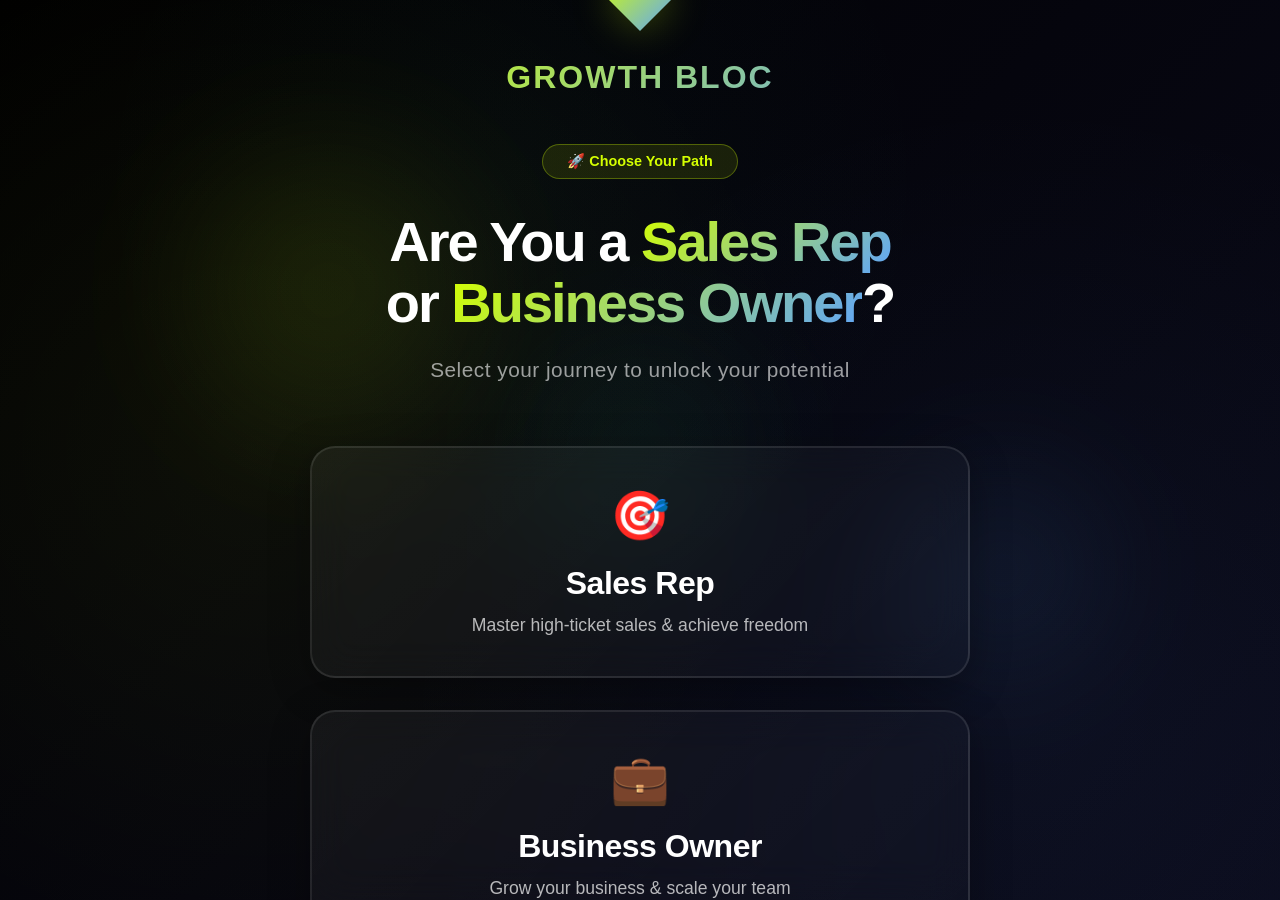
==== qualifier-premium.html @ 9d0e499a "Add premium qualifier page with advanced animations Premium upgrades to welcome/qualifier page: ✅ An" ====
<!DOCTYPE html>
<html lang="en">
<head>
    <meta charset="UTF-8">
    <meta name="viewport" content="width=device-width, initial-scale=1.0">
    <meta name="description" content="Choose your path to success">
    <title>Growth Bloc - Choose Your Path</title>
    <style>
        * {
            margin: 0;
            padding: 0;
            box-sizing: border-box;
        }

        :root {
            --bg-dark: #000000;
            --text-white: #ffffff;
            --accent-yellow: #d4ff00;
            --accent-blue: #60a5fa;
            --accent-green: #34d399;
        }

        @keyframes gradientShift {
            0% { background-position: 0% 50%; }
            50% { background-position: 100% 50%; }
            100% { background-position: 0% 50%; }
        }

        @keyframes float {
            0%, 100% { transform: translateY(0px); }
            50% { transform: translateY(-20px); }
        }

        @keyframes floatSlow {
            0%, 100% { transform: translate(0, 0); }
            33% { transform: translate(30px, -30px); }
            66% { transform: translate(-20px, 20px); }
        }

        @keyframes pulse {
            0%, 100% { transform: scale(1); opacity: 0.6; }
            50% { transform: scale(1.1); opacity: 0.8; }
        }

        @keyframes fadeInUp {
            from {
                opacity: 0;
                transform: translateY(50px);
            }
            to {
                opacity: 1;
                transform: translateY(0);
            }
        }

        @keyframes fadeInScale {
            from {
                opacity: 0;
                transform: scale(0.9);
            }
            to {
                opacity: 1;
                transform: scale(1);
            }
        }

        @keyframes shimmer {
            0% {
                background-position: -1000px 0;
            }
            100% {
                background-position: 1000px 0;
            }
        }

        @keyframes glow {
            0%, 100% { opacity: 0.3; }
            50% { opacity: 0.6; }
        }

        html, body {
            overflow: hidden;
            height: 100vh;
            width: 100%;
        }

        body {
            font-family: -apple-system, BlinkMacSystemFont, 'Segoe UI', Roboto, 'Helvetica Neue', Arial, sans-serif;
            background: var(--bg-dark);
            color: var(--text-white);
        }

        /* Animated Background */
        .animated-bg {
            position: fixed;
            top: 0;
            left: 0;
            width: 100vw;
            height: 100vh;
            z-index: 1;
            background: linear-gradient(135deg, #000000 0%, #0a0a1a 25%, #000000 50%, #1a0a1a 75%, #000000 100%);
            background-size: 400% 400%;
            animation: gradientShift 15s ease infinite;
            overflow: hidden;
        }

        .animated-bg::before {
            content: '';
            position: absolute;
            top: 0;
            left: 0;
            right: 0;
            bottom: 0;
            background-image:
                radial-gradient(circle at 20% 50%, rgba(212, 255, 0, 0.05) 0%, transparent 50%),
                radial-gradient(circle at 80% 80%, rgba(96, 165, 250, 0.05) 0%, transparent 50%),
                radial-gradient(circle at 40% 20%, rgba(52, 211, 153, 0.03) 0%, transparent 40%);
            animation: float 8s ease-in-out infinite;
        }

        /* Floating Orbs */
        .orb {
            position: absolute;
            border-radius: 50%;
            filter: blur(60px);
            opacity: 0.4;
            animation: floatSlow 20s ease-in-out infinite;
        }

        .orb-1 {
            width: 400px;
            height: 400px;
            background: radial-gradient(circle, rgba(212, 255, 0, 0.3) 0%, transparent 70%);
            top: 10%;
            left: 10%;
            animation-delay: 0s;
        }

        .orb-2 {
            width: 300px;
            height: 300px;
            background: radial-gradient(circle, rgba(96, 165, 250, 0.3) 0%, transparent 70%);
            bottom: 20%;
            right: 10%;
            animation-delay: 7s;
        }

        .orb-3 {
            width: 350px;
            height: 350px;
            background: radial-gradient(circle, rgba(52, 211, 153, 0.2) 0%, transparent 70%);
            top: 50%;
            left: 50%;
            transform: translate(-50%, -50%);
            animation-delay: 3s;
        }

        /* Container */
        .qualifier-container {
            position: relative;
            width: 100%;
            height: 100vh;
            display: flex;
            align-items: center;
            justify-content: center;
            z-index: 10;
            overflow: hidden;
        }

        /* Content */
        .content {
            position: relative;
            z-index: 20;
            text-align: center;
            padding: 40px 20px;
            max-width: 700px;
            width: 100%;
        }

        /* Logo Section */
        .logo-section {
            margin-bottom: 3rem;
            animation: fadeInScale 1s ease;
        }

        .logo-text {
            font-size: 2rem;
            font-weight: 900;
            letter-spacing: 2px;
            background: linear-gradient(135deg, var(--accent-yellow) 0%, var(--accent-blue) 100%);
            -webkit-background-clip: text;
            -webkit-text-fill-color: transparent;
            background-clip: text;
            text-transform: uppercase;
        }

        .logo-icon {
            width: 80px;
            height: 80px;
            margin: 0 auto 1rem;
            animation: float 3s ease-in-out infinite;
            filter: drop-shadow(0 0 20px rgba(212, 255, 0, 0.3));
        }

        /* Main Question */
        .main-question {
            font-size: 3.5rem;
            font-weight: 900;
            margin-bottom: 1.5rem;
            line-height: 1.1;
            letter-spacing: -2px;
            animation: fadeInUp 1s ease 0.2s backwards;
        }

        .main-question .highlight {
            background: linear-gradient(135deg, var(--accent-yellow) 0%, var(--accent-blue) 100%);
            -webkit-background-clip: text;
            -webkit-text-fill-color: transparent;
            background-clip: text;
        }

        .subtitle {
            font-size: 1.3rem;
            color: rgba(255, 255, 255, 0.6);
            margin-bottom: 4rem;
            font-weight: 400;
            letter-spacing: 0.5px;
            animation: fadeInUp 1s ease 0.4s backwards;
        }

        /* Button Container */
        .button-container {
            display: flex;
            flex-direction: column;
            gap: 2rem;
            animation: fadeInUp 1s ease 0.6s backwards;
        }

        /* Choice Buttons */
        .choice-btn {
            position: relative;
            background: linear-gradient(135deg, rgba(255, 255, 255, 0.05) 0%, rgba(255, 255, 255, 0.02) 100%);
            border: 2px solid rgba(255, 255, 255, 0.1);
            color: var(--text-white);
            padding: 2.5rem 3rem;
            border-radius: 25px;
            font-size: 1.2rem;
            font-weight: 600;
            cursor: pointer;
            transition: all 0.5s cubic-bezier(0.4, 0, 0.2, 1);
            backdrop-filter: blur(20px);
            display: flex;
            flex-direction: column;
            align-items: center;
            gap: 0.8rem;
            overflow: hidden;
            box-shadow: 0 10px 40px rgba(0, 0, 0, 0.3);
        }

        /* Shimmer effect */
        .choice-btn::before {
            content: '';
            position: absolute;
            top: 0;
            left: -100%;
            width: 100%;
            height: 100%;
            background: linear-gradient(
                90deg,
                transparent,
                rgba(255, 255, 255, 0.1),
                transparent
            );
            transition: left 0.7s ease;
        }

        .choice-btn:hover::before {
            left: 100%;
        }

        /* Glow effect background */
        .choice-btn::after {
            content: '';
            position: absolute;
            top: 50%;
            left: 50%;
            width: 0;
            height: 0;
            border-radius: 50%;
            background: radial-gradient(circle, rgba(255, 255, 255, 0.1) 0%, transparent 70%);
            transform: translate(-50%, -50%);
            transition: width 0.6s ease, height 0.6s ease;
        }

        .choice-btn:hover::after {
            width: 500px;
            height: 500px;
        }

        .choice-btn:hover {
            transform: translateY(-10px) scale(1.02);
            border-color: rgba(255, 255, 255, 0.3);
            background: linear-gradient(135deg, rgba(255, 255, 255, 0.1) 0%, rgba(255, 255, 255, 0.05) 100%);
            box-shadow: 0 20px 60px rgba(0, 0, 0, 0.5);
        }

        .choice-btn:active {
            transform: translateY(-5px) scale(1.01);
        }

        .btn-icon {
            font-size: 3rem;
            margin-bottom: 0.5rem;
            transition: transform 0.3s ease;
        }

        .choice-btn:hover .btn-icon {
            transform: scale(1.2) rotate(5deg);
        }

        .btn-label {
            font-size: 2rem;
            font-weight: 900;
            letter-spacing: -0.5px;
            position: relative;
            z-index: 2;
        }

        .btn-description {
            font-size: 1.1rem;
            color: rgba(255, 255, 255, 0.7);
            font-weight: 400;
            position: relative;
            z-index: 2;
        }

        /* Specific Button Colors */
        .sales-rep-btn:hover {
            border-color: var(--accent-blue);
            box-shadow: 0 20px 60px rgba(96, 165, 250, 0.3);
        }

        .sales-rep-btn:hover .btn-label {
            color: var(--accent-blue);
        }

        .business-owner-btn:hover {
            border-color: var(--accent-green);
            box-shadow: 0 20px 60px rgba(52, 211, 153, 0.3);
        }

        .business-owner-btn:hover .btn-label {
            color: var(--accent-green);
        }

        /* Pill Badge */
        .pill-badge {
            display: inline-block;
            background: rgba(212, 255, 0, 0.1);
            border: 1px solid rgba(212, 255, 0, 0.3);
            color: var(--accent-yellow);
            padding: 0.5rem 1.5rem;
            border-radius: 30px;
            font-size: 0.9rem;
            font-weight: 600;
            margin-bottom: 2rem;
            animation: fadeInUp 1s ease 0.8s backwards;
        }

        /* Loading Animation */
        .content.loading {
            animation: pulse 0.5s ease;
        }

        @keyframes loadingPulse {
            0%, 100% { opacity: 1; }
            50% { opacity: 0.5; }
        }

        /* Responsive Design */
        @media (max-width: 1024px) {
            .main-question {
                font-size: 3rem;
            }

            .orb-1, .orb-2, .orb-3 {
                width: 300px;
                height: 300px;
            }
        }

        @media (max-width: 768px) {
            /* Simplify background for mobile */
            .animated-bg {
                background: #000000 !important;
                animation: none !important;
            }

            .animated-bg::before {
                display: none !important;
            }

            .orb {
                display: none;
            }

            .main-question {
                font-size: 2.2rem;
            }

            .subtitle {
                font-size: 1.1rem;
                margin-bottom: 3rem;
            }

            .logo-icon {
                width: 60px;
                height: 60px;
            }

            .logo-text {
                font-size: 1.5rem;
            }

            .btn-label {
                font-size: 1.5rem;
            }

            .btn-description {
                font-size: 0.95rem;
            }

            .btn-icon {
                font-size: 2.5rem;
            }

            .choice-btn {
                padding: 2rem 2rem;
            }

            .button-container {
                gap: 1.5rem;
            }
        }

        @media (max-width: 480px) {
            .content {
                padding: 20px 15px;
            }

            .main-question {
                font-size: 1.8rem;
            }

            .subtitle {
                font-size: 1rem;
                margin-bottom: 2rem;
            }

            .logo-icon {
                width: 50px;
                height: 50px;
            }

            .logo-text {
                font-size: 1.2rem;
            }

            .logo-section {
                margin-bottom: 2rem;
            }

            .button-container {
                gap: 1.2rem;
            }

            .choice-btn {
                padding: 1.5rem 1.5rem;
            }

            .btn-icon {
                font-size: 2rem;
            }

            .btn-label {
                font-size: 1.3rem;
            }

            .btn-description {
                font-size: 0.85rem;
            }

            .pill-badge {
                font-size: 0.8rem;
                padding: 0.4rem 1.2rem;
            }
        }
    </style>
</head>
<body>
    <!-- Animated Background -->
    <div class="animated-bg">
        <div class="orb orb-1"></div>
        <div class="orb orb-2"></div>
        <div class="orb orb-3"></div>
    </div>

    <div class="qualifier-container">
        <div class="content">
            <div class="logo-section">
                <svg class="logo-icon" viewBox="0 0 100 100" xmlns="http://www.w3.org/2000/svg">
                    <defs>
                        <linearGradient id="logoGrad" x1="0%" y1="0%" x2="100%" y2="100%">
                            <stop offset="0%" style="stop-color:#d4ff00;stop-opacity:1" />
                            <stop offset="100%" style="stop-color:#60a5fa;stop-opacity:1" />
                        </linearGradient>
                    </defs>
                    <path d="M50 10 L90 50 L50 90 L10 50 Z" fill="url(#logoGrad)"/>
                </svg>
                <div class="logo-text">Growth Bloc</div>
            </div>

            <div class="pill-badge">🚀 Choose Your Path</div>

            <h1 class="main-question">
                Are You a <span class="highlight">Sales Rep</span><br>
                or <span class="highlight">Business Owner</span>?
            </h1>

            <p class="subtitle">Select your journey to unlock your potential</p>

            <div class="button-container">
                <button class="choice-btn sales-rep-btn" onclick="navigateToPath('sales-rep')">
                    <div class="btn-icon">🎯</div>
                    <span class="btn-label">Sales Rep</span>
                    <span class="btn-description">Master high-ticket sales & achieve freedom</span>
                </button>

                <button class="choice-btn business-owner-btn" onclick="navigateToPath('business-owner')">
                    <div class="btn-icon">💼</div>
                    <span class="btn-label">Business Owner</span>
                    <span class="btn-description">Grow your business & scale your team</span>
                </button>
            </div>
        </div>
    </div>

    <script>
        // Navigation function for qualifier page
        function navigateToPath(pathType) {
            const content = document.querySelector('.content');
            content.classList.add('loading');

            // ⚠️ IMPORTANT: Update these URLs with your actual GoHighLevel page URLs
            setTimeout(() => {
                if (pathType === 'sales-rep') {
                    // Replace with your Sales Rep page URL
                    window.location.href = 'sales-rep-complete.html'; // Change this to your actual URL
                } else if (pathType === 'business-owner') {
                    // Replace with your Business Owner page URL
                    window.location.href = 'business-owner-complete.html'; // Change this to your actual URL
                }
            }, 300);
        }

        // Add keyboard support
        document.addEventListener('keydown', function(e) {
            if (e.key === '1') {
                navigateToPath('sales-rep');
            } else if (e.key === '2') {
                navigateToPath('business-owner');
            }
        });

        // Enhanced hover effects with parallax
        document.addEventListener('DOMContentLoaded', function() {
            const buttons = document.querySelectorAll('.choice-btn');
            const container = document.querySelector('.qualifier-container');

            // Mouse parallax effect
            container.addEventListener('mousemove', function(e) {
                const xAxis = (window.innerWidth / 2 - e.pageX) / 25;
                const yAxis = (window.innerHeight / 2 - e.pageY) / 25;

                buttons.forEach(button => {
                    if (!button.matches(':hover')) {
                        button.style.transform = `perspective(1000px) rotateY(${xAxis}deg) rotateX(${yAxis}deg)`;
                    }
                });
            });

            // Reset transform on mouse leave
            container.addEventListener('mouseleave', function() {
                buttons.forEach(button => {
                    button.style.transform = 'perspective(1000px) rotateY(0deg) rotateX(0deg)';
                });
            });

            // Button hover animations
            buttons.forEach(button => {
                button.addEventListener('mouseenter', function() {
                    this.style.transform = 'translateY(-10px) scale(1.02)';
                });

                button.addEventListener('mouseleave', function() {
                    this.style.transform = 'translateY(0) scale(1)';
                });
            });
        });

        // Animate elements on scroll (for mobile)
        const observerOptions = {
            threshold: 0.1,
            rootMargin: '0px'
        };

        const observer = new IntersectionObserver(function(entries) {
            entries.forEach(entry => {
                if (entry.isIntersecting) {
                    entry.target.style.opacity = '1';
                    entry.target.style.transform = 'translateY(0)';
                }
            });
        }, observerOptions);

        document.querySelectorAll('.choice-btn').forEach(el => {
            observer.observe(el);
        });
    </script>
</body>
</html>
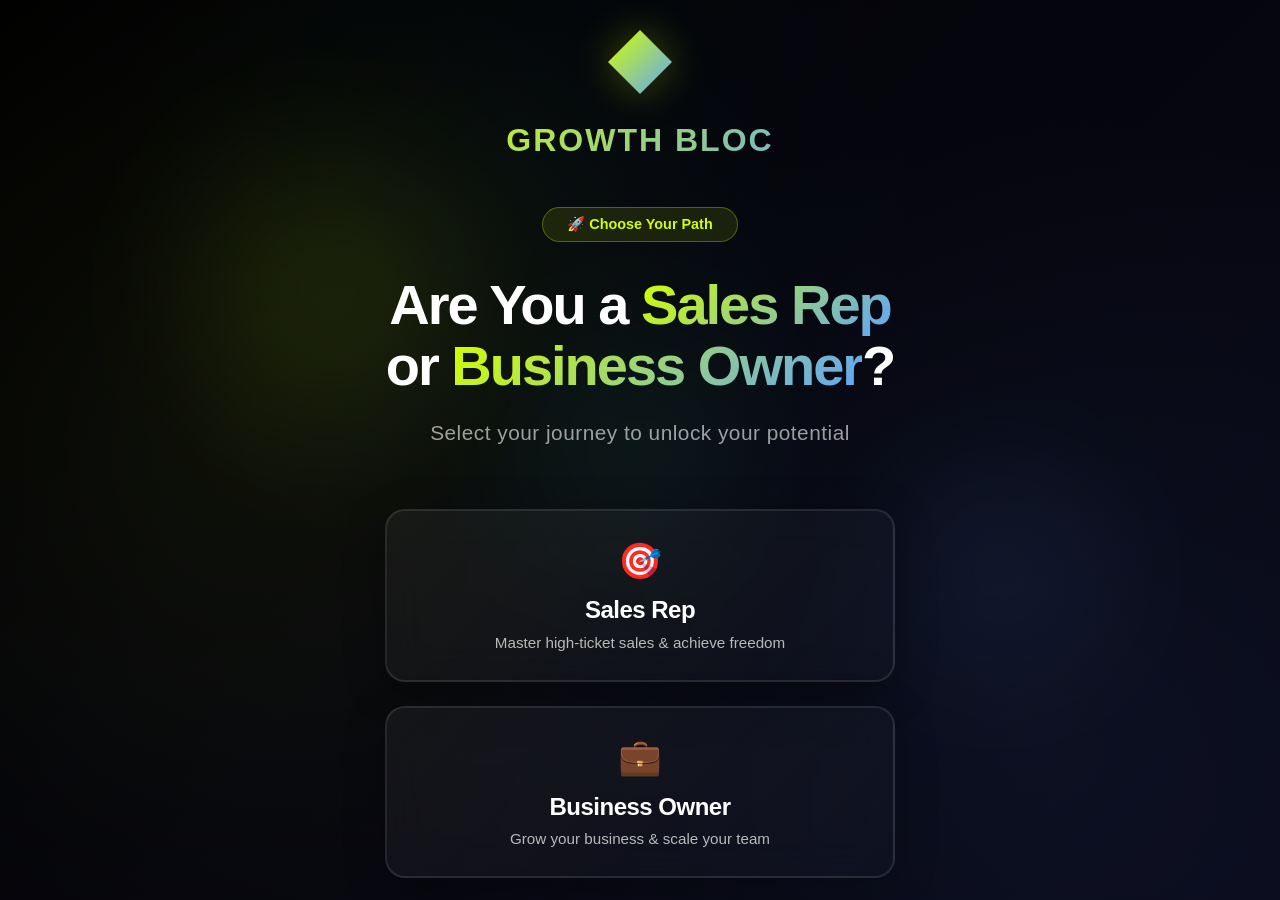
==== commit e42359e4: "Reduce button sizes on qualifier page for better proportions" ====
--- a/qualifier-premium.html
+++ b/qualifier-premium.html
@@ -173,7 +173,7 @@
             z-index: 20;
             text-align: center;
             padding: 40px 20px;
-            max-width: 700px;
+            max-width: 550px;
             width: 100%;
         }
 
@@ -232,7 +232,7 @@
         .button-container {
             display: flex;
             flex-direction: column;
-            gap: 2rem;
+            gap: 1.5rem;
             animation: fadeInUp 1s ease 0.6s backwards;
         }
 
@@ -242,9 +242,9 @@
             background: linear-gradient(135deg, rgba(255, 255, 255, 0.05) 0%, rgba(255, 255, 255, 0.02) 100%);
             border: 2px solid rgba(255, 255, 255, 0.1);
             color: var(--text-white);
-            padding: 2.5rem 3rem;
-            border-radius: 25px;
-            font-size: 1.2rem;
+            padding: 1.8rem 2.5rem;
+            border-radius: 20px;
+            font-size: 1rem;
             font-weight: 600;
             cursor: pointer;
             transition: all 0.5s cubic-bezier(0.4, 0, 0.2, 1);
@@ -252,7 +252,7 @@
             display: flex;
             flex-direction: column;
             align-items: center;
-            gap: 0.8rem;
+            gap: 0.6rem;
             overflow: hidden;
             box-shadow: 0 10px 40px rgba(0, 0, 0, 0.3);
         }
@@ -309,8 +309,8 @@
         }
 
         .btn-icon {
-            font-size: 3rem;
-            margin-bottom: 0.5rem;
+            font-size: 2.2rem;
+            margin-bottom: 0.3rem;
             transition: transform 0.3s ease;
         }
 
@@ -319,7 +319,7 @@
         }
 
         .btn-label {
-            font-size: 2rem;
+            font-size: 1.5rem;
             font-weight: 900;
             letter-spacing: -0.5px;
             position: relative;
@@ -327,7 +327,7 @@
         }
 
         .btn-description {
-            font-size: 1.1rem;
+            font-size: 0.95rem;
             color: rgba(255, 255, 255, 0.7);
             font-weight: 400;
             position: relative;
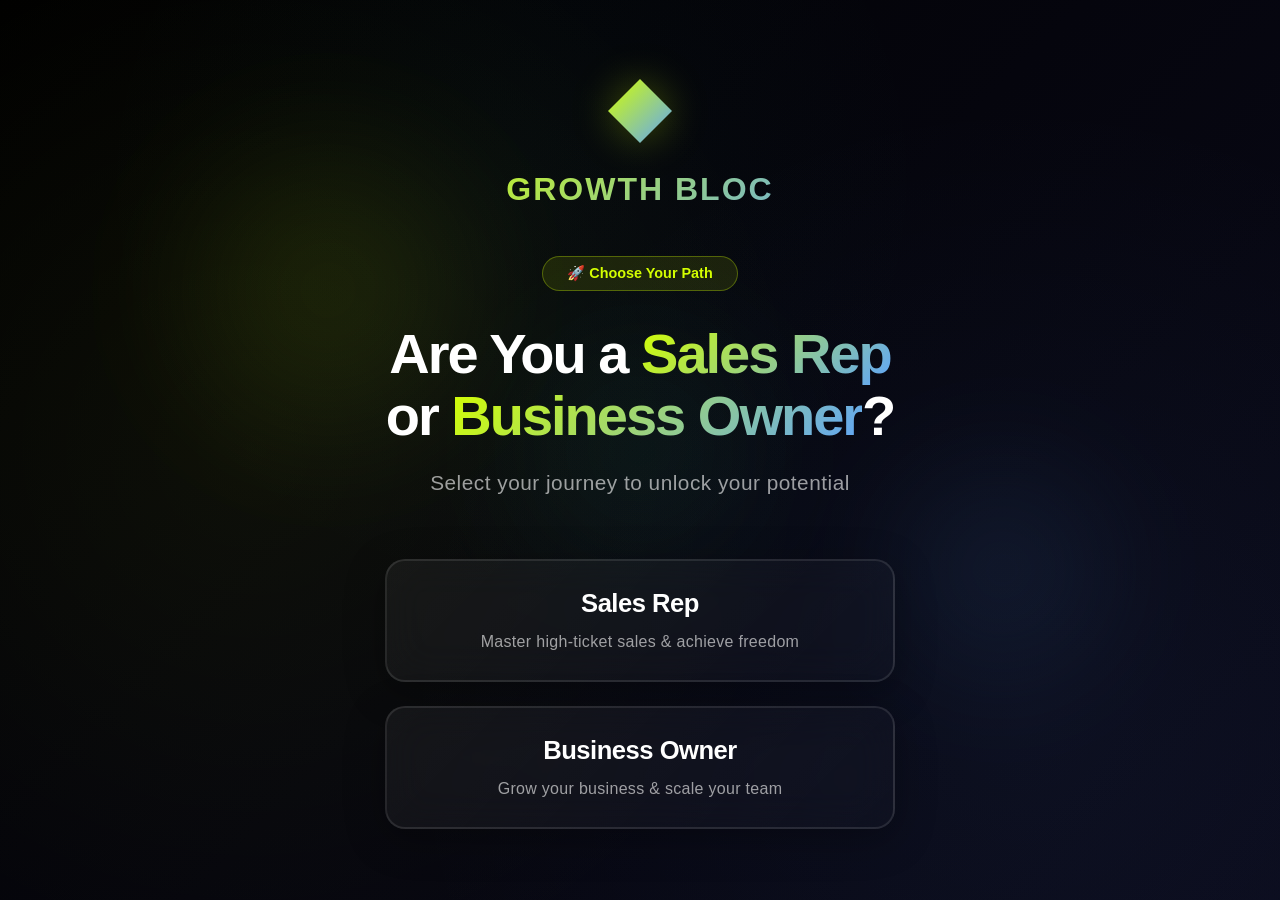
==== commit 96259460: "Remove emoji icons for cleaner premium aesthetic" ====
--- a/qualifier-premium.html
+++ b/qualifier-premium.html
@@ -309,29 +309,25 @@
         }
 
         .btn-icon {
-            font-size: 2.2rem;
-            margin-bottom: 0.3rem;
-            transition: transform 0.3s ease;
-        }
-
-        .choice-btn:hover .btn-icon {
-            transform: scale(1.2) rotate(5deg);
+            display: none;
         }
 
         .btn-label {
-            font-size: 1.5rem;
+            font-size: 1.6rem;
             font-weight: 900;
             letter-spacing: -0.5px;
             position: relative;
             z-index: 2;
+            margin-bottom: 0.3rem;
         }
 
         .btn-description {
-            font-size: 0.95rem;
-            color: rgba(255, 255, 255, 0.7);
+            font-size: 1rem;
+            color: rgba(255, 255, 255, 0.6);
             font-weight: 400;
             position: relative;
             z-index: 2;
+            letter-spacing: 0.3px;
         }
 
         /* Specific Button Colors */
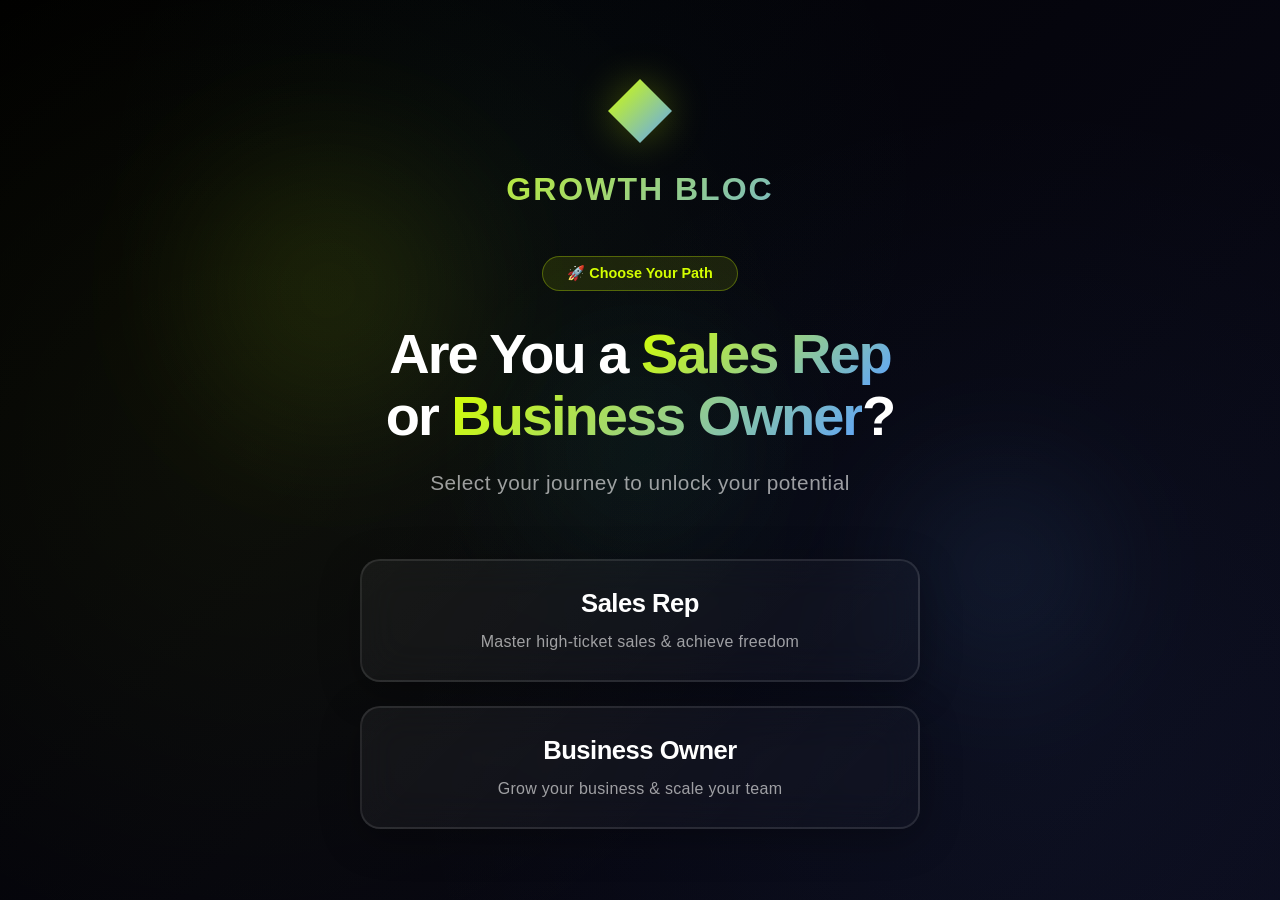
==== commit a331114f: "Add desktop optimization and enable animations on mobile" ====
--- a/qualifier-premium.html
+++ b/qualifier-premium.html
@@ -79,8 +79,9 @@
         }
 
         html, body {
-            overflow: hidden;
-            height: 100vh;
+            overflow-x: hidden;
+            overflow-y: auto;
+            min-height: 100vh;
             width: 100%;
         }
 
@@ -173,7 +174,7 @@
             z-index: 20;
             text-align: center;
             padding: 40px 20px;
-            max-width: 550px;
+            max-width: 600px;
             width: 100%;
         }
 
@@ -373,6 +374,55 @@
             50% { opacity: 0.5; }
         }
 
+        /* Desktop Optimization */
+        @media (min-width: 1440px) {
+            .content {
+                max-width: 700px;
+                padding: 60px 40px;
+            }
+
+            .main-question {
+                font-size: 4.5rem;
+                margin-bottom: 2rem;
+            }
+
+            .subtitle {
+                font-size: 1.5rem;
+                margin-bottom: 5rem;
+            }
+
+            .btn-label {
+                font-size: 2rem;
+            }
+
+            .btn-description {
+                font-size: 1.2rem;
+            }
+
+            .choice-btn {
+                padding: 2.5rem 3rem;
+            }
+
+            .button-container {
+                gap: 2rem;
+            }
+
+            .orb-1 {
+                width: 600px;
+                height: 600px;
+            }
+
+            .orb-2 {
+                width: 500px;
+                height: 500px;
+            }
+
+            .orb-3 {
+                width: 550px;
+                height: 550px;
+            }
+        }
+
         /* Responsive Design */
         @media (max-width: 1024px) {
             .main-question {
@@ -386,18 +436,12 @@
         }
 
         @media (max-width: 768px) {
-            /* Simplify background for mobile */
-            .animated-bg {
-                background: #000000 !important;
-                animation: none !important;
-            }
-
-            .animated-bg::before {
-                display: none !important;
-            }
-
-            .orb {
-                display: none;
+            /* Keep animations but reduce intensity for mobile performance */
+            .orb-1, .orb-2, .orb-3 {
+                width: 250px;
+                height: 250px;
+                filter: blur(40px);
+                opacity: 0.3;
             }
 
             .main-question {
@@ -442,6 +486,7 @@
         @media (max-width: 480px) {
             .content {
                 padding: 20px 15px;
+                max-width: 100%;
             }
 
             .main-question {
@@ -489,6 +534,23 @@
             .pill-badge {
                 font-size: 0.8rem;
                 padding: 0.4rem 1.2rem;
+            }
+
+            /* Reduce orb size and blur for small mobile screens */
+            .orb-1, .orb-2, .orb-3 {
+                width: 200px;
+                height: 200px;
+                filter: blur(30px);
+                opacity: 0.25;
+            }
+
+            /* Slower animations on mobile for better performance */
+            .animated-bg {
+                animation-duration: 20s;
+            }
+
+            .orb {
+                animation-duration: 30s;
             }
         }
     </style>
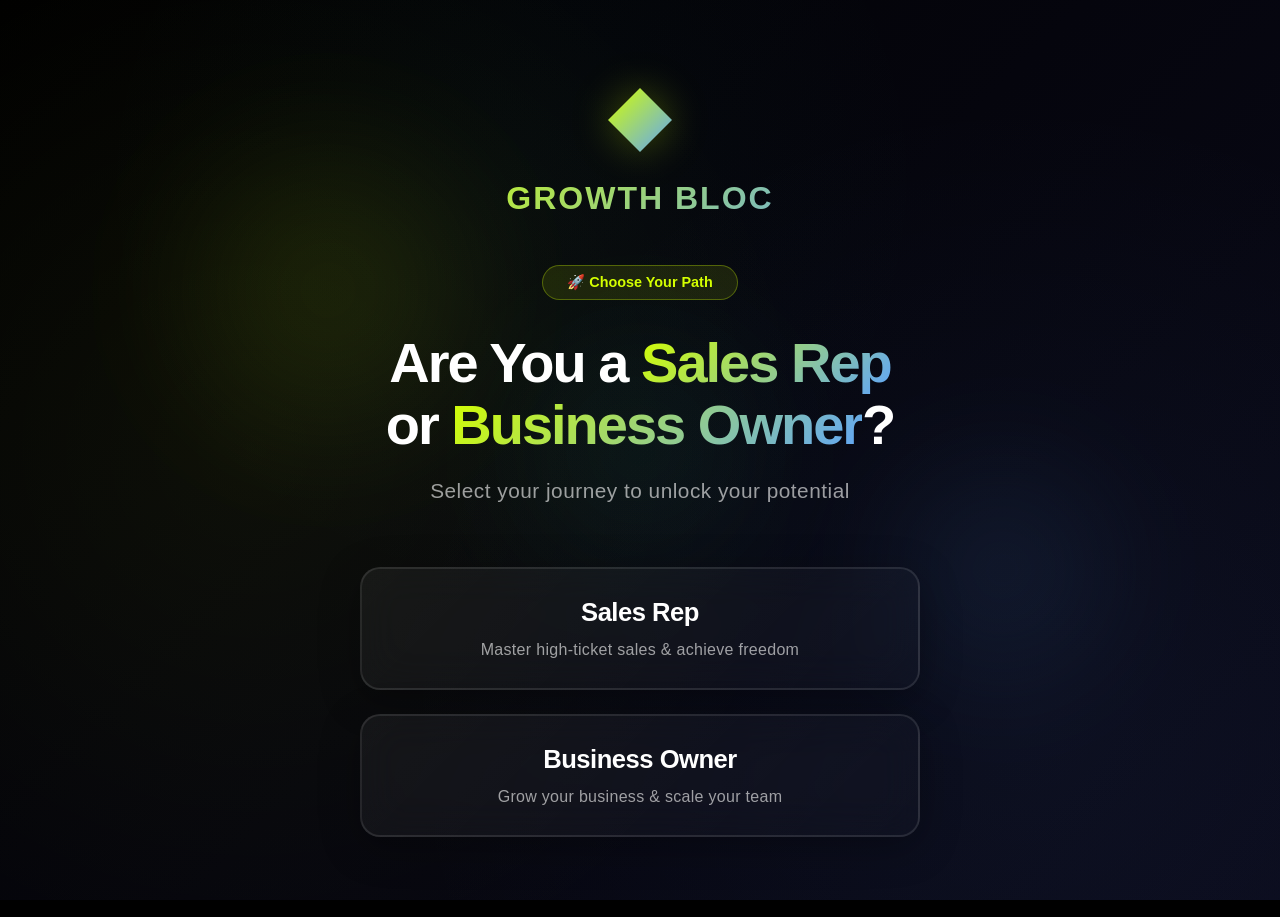
==== commit b67cacb1: "Fix mobile background animations and desktop content cutoff" ====
--- a/qualifier-premium.html
+++ b/qualifier-premium.html
@@ -96,13 +96,15 @@
             position: fixed;
             top: 0;
             left: 0;
-            width: 100vw;
-            height: 100vh;
+            width: 100%;
+            height: 100%;
+            min-height: 100vh;
             z-index: 1;
             background: linear-gradient(135deg, #000000 0%, #0a0a1a 25%, #000000 50%, #1a0a1a 75%, #000000 100%);
             background-size: 400% 400%;
             animation: gradientShift 15s ease infinite;
             overflow: hidden;
+            will-change: background-position;
         }
 
         .animated-bg::before {
@@ -160,12 +162,12 @@
         .qualifier-container {
             position: relative;
             width: 100%;
-            height: 100vh;
+            min-height: 100vh;
             display: flex;
             align-items: center;
             justify-content: center;
             z-index: 10;
-            overflow: hidden;
+            padding: 40px 0;
         }
 
         /* Content */
@@ -376,6 +378,10 @@
 
         /* Desktop Optimization */
         @media (min-width: 1440px) {
+            .qualifier-container {
+                padding: 80px 0;
+            }
+
             .content {
                 max-width: 700px;
                 padding: 60px 40px;
@@ -436,12 +442,22 @@
         }
 
         @media (max-width: 768px) {
+            /* Ensure gradient animation works on mobile */
+            .animated-bg {
+                background: linear-gradient(135deg, #000000 0%, #0a0a1a 25%, #000000 50%, #1a0a1a 75%, #000000 100%);
+                background-size: 400% 400%;
+                animation: gradientShift 15s ease infinite;
+                -webkit-animation: gradientShift 15s ease infinite;
+            }
+
             /* Keep animations but reduce intensity for mobile performance */
             .orb-1, .orb-2, .orb-3 {
                 width: 250px;
                 height: 250px;
                 filter: blur(40px);
-                opacity: 0.3;
+                opacity: 0.35;
+                display: block;
+                will-change: transform;
             }
 
             .main-question {
@@ -480,6 +496,10 @@
 
             .button-container {
                 gap: 1.5rem;
+            }
+
+            .qualifier-container {
+                padding: 60px 0;
             }
         }
 
@@ -534,6 +554,14 @@
             .pill-badge {
                 font-size: 0.8rem;
                 padding: 0.4rem 1.2rem;
+            }
+
+            /* Ensure animations are visible on small screens */
+            .animated-bg {
+                background: linear-gradient(135deg, #000000 0%, #0a0a1a 25%, #000000 50%, #1a0a1a 75%, #000000 100%);
+                background-size: 400% 400%;
+                animation: gradientShift 20s ease infinite;
+                -webkit-animation: gradientShift 20s ease infinite;
             }
 
             /* Reduce orb size and blur for small mobile screens */
@@ -541,16 +569,17 @@
                 width: 200px;
                 height: 200px;
                 filter: blur(30px);
-                opacity: 0.25;
-            }
-
-            /* Slower animations on mobile for better performance */
-            .animated-bg {
-                animation-duration: 20s;
+                opacity: 0.3;
+                display: block;
             }
 
             .orb {
                 animation-duration: 30s;
+                -webkit-animation-duration: 30s;
+            }
+
+            .qualifier-container {
+                padding: 40px 0;
             }
         }
     </style>
